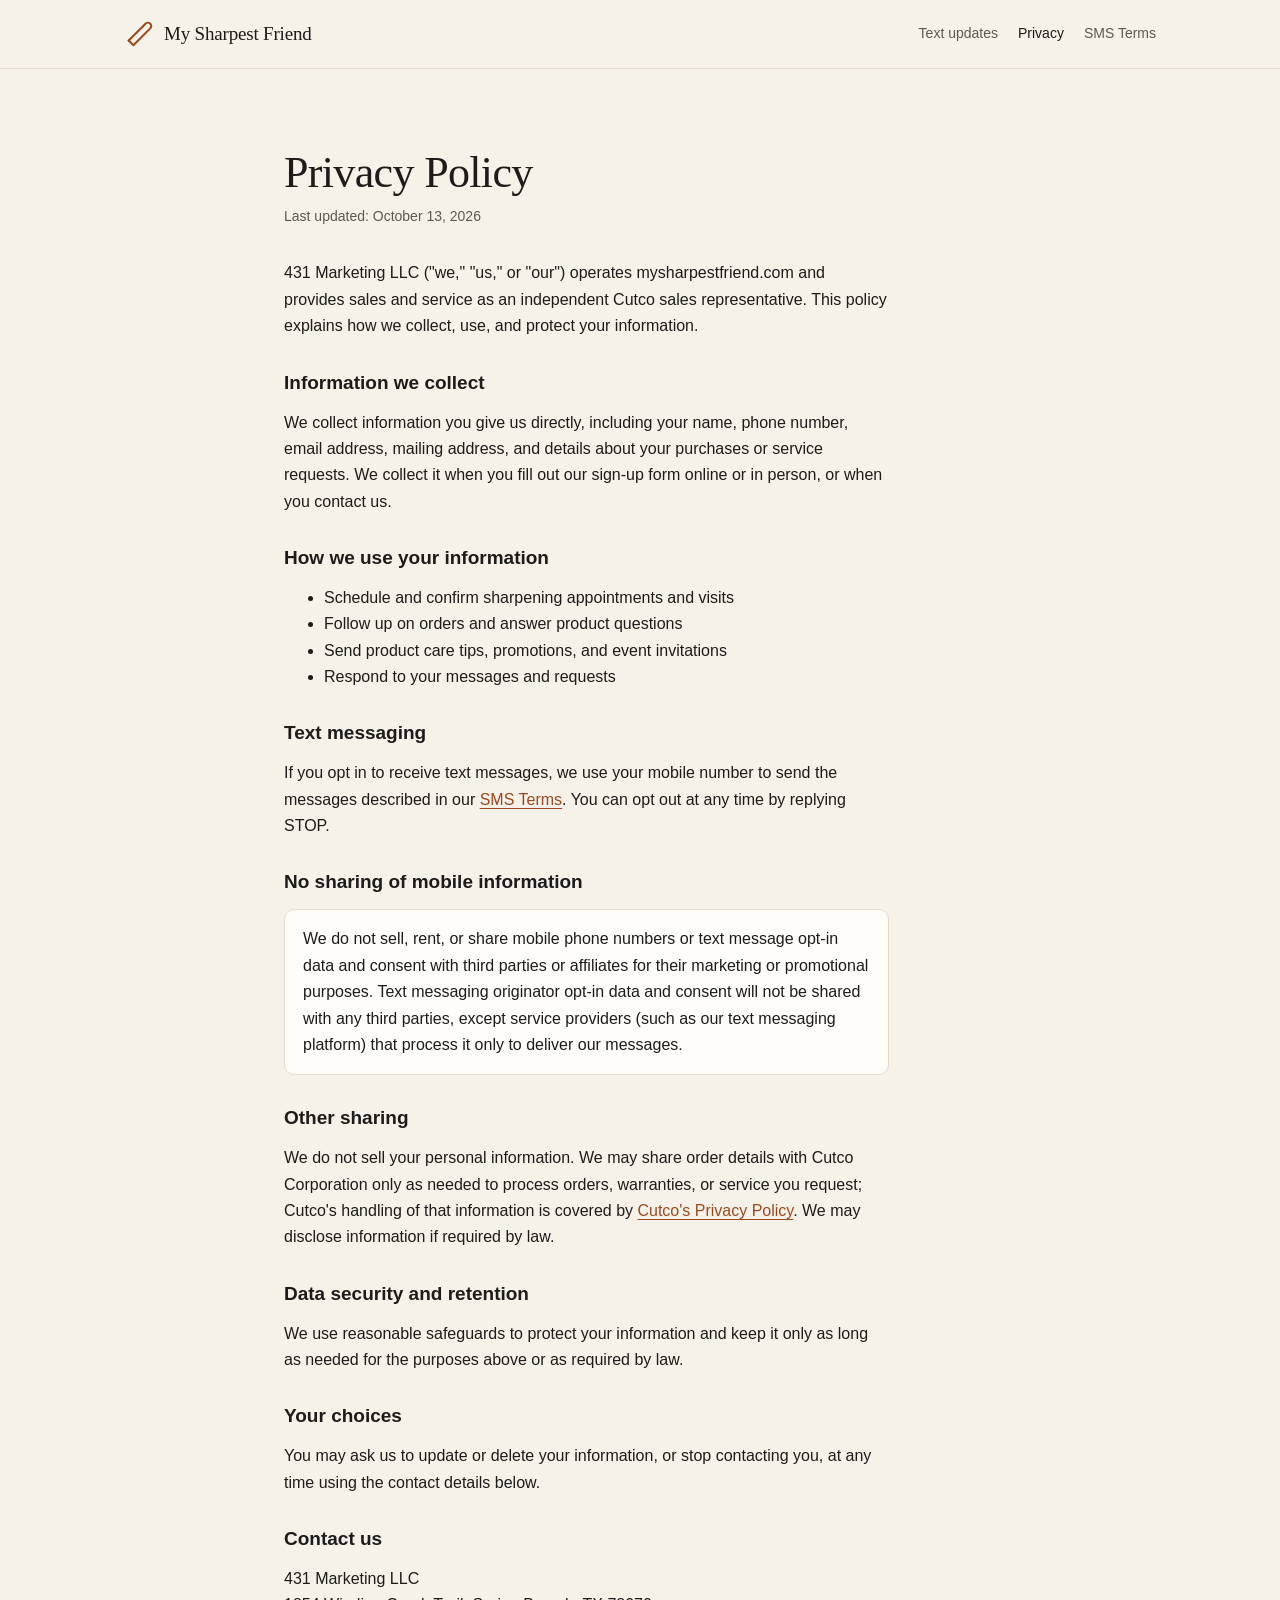
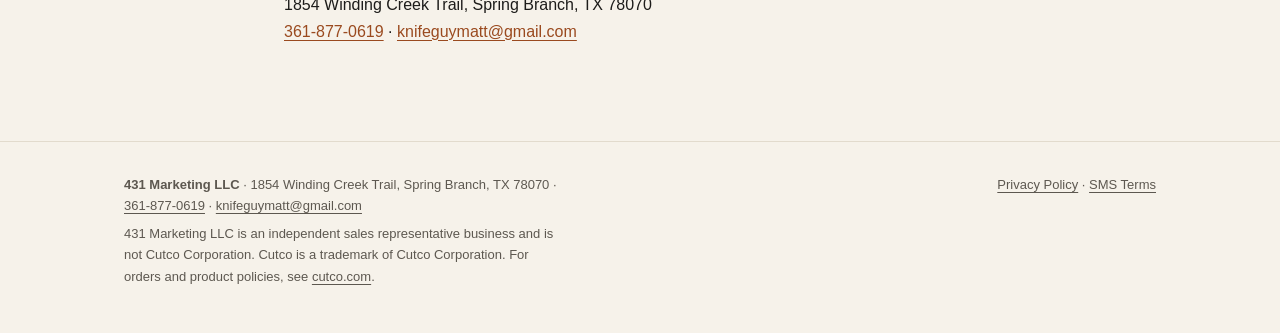
==== privacy/index.html @ ad8ec01a "Initial compliance site" ====
<!doctype html>
<html lang="en"><head><meta charset="utf-8"><meta name="viewport" content="width=device-width,initial-scale=1">
<title>Privacy Policy | 431 Marketing LLC</title><meta name="description" content="Privacy policy for 431 Marketing LLC (mysharpestfriend.com), including how mobile numbers and text message consent are handled.">
<link rel="icon" href="data:image/svg+xml,<svg viewBox='0 0 32 32' fill='none' aria-hidden='true'><path d='M5 26 L23 8 a3.5 3.5 0 0 1 5 5 L10 31' stroke='%239a4a1f' stroke-width='2.2' stroke-linecap='round' stroke-linejoin='round' transform='translate(0,-3)'/><path d='M5 23 l4 4' stroke='%239a4a1f' stroke-width='2.2' stroke-linecap='round'/></svg>">
<link rel="preconnect" href="https://api.fontshare.com"><link href="https://api.fontshare.com/v2/css?f[]=zodiak@500&f[]=satoshi@400,500,700&display=swap" rel="stylesheet">
<link rel="stylesheet" href="../styles.css"></head><body>
<a class="skip" href="#main">Skip to content</a>
<header class="site-header"><div class="wrap">
<a class="brand" href="../index.html" aria-label="My Sharpest Friend home"><svg viewBox="0 0 32 32" fill="none" aria-hidden="true"><path d="M5 26 L23 8 a3.5 3.5 0 0 1 5 5 L10 31" stroke="currentColor" stroke-width="2.2" stroke-linecap="round" stroke-linejoin="round" transform="translate(0,-3)"/><path d="M5 23 l4 4" stroke="currentColor" stroke-width="2.2" stroke-linecap="round"/></svg><span class="brand-name">My Sharpest Friend</span></a>
<nav aria-label="Main"><ul><li class="hide-sm"><a href="../index.html#signup">Text updates</a></li><li><a href="../privacy/index.html" aria-current="page">Privacy</a></li><li><a href="../sms-terms/index.html">SMS Terms</a></li></ul></nav>
</div></header>
<main id="main"><article class="doc"><div class="wrap">
<h1>Privacy Policy</h1><p class="updated">Last updated: October 13, 2026</p>
<p>431 Marketing LLC ("we," "us," or "our") operates mysharpestfriend.com and provides sales and service as an independent Cutco sales representative. This policy explains how we collect, use, and protect your information.</p>
<h2>Information we collect</h2>
<p>We collect information you give us directly, including your name, phone number, email address, mailing address, and details about your purchases or service requests. We collect it when you fill out our sign-up form online or in person, or when you contact us.</p>
<h2>How we use your information</h2>
<ul><li>Schedule and confirm sharpening appointments and visits</li><li>Follow up on orders and answer product questions</li><li>Send product care tips, promotions, and event invitations</li><li>Respond to your messages and requests</li></ul>
<h2>Text messaging</h2>
<p>If you opt in to receive text messages, we use your mobile number to send the messages described in our <a href="../sms-terms/index.html">SMS Terms</a>. You can opt out at any time by replying STOP.</p>
<h2>No sharing of mobile information</h2>
<p class="callout">We do not sell, rent, or share mobile phone numbers or text message opt-in data and consent with third parties or affiliates for their marketing or promotional purposes. Text messaging originator opt-in data and consent will not be shared with any third parties, except service providers (such as our text messaging platform) that process it only to deliver our messages.</p>
<h2>Other sharing</h2>
<p>We do not sell your personal information. We may share order details with Cutco Corporation only as needed to process orders, warranties, or service you request; Cutco's handling of that information is covered by <a href="https://www.cutco.com/customer/privacy">Cutco's Privacy Policy</a>. We may disclose information if required by law.</p>
<h2>Data security and retention</h2>
<p>We use reasonable safeguards to protect your information and keep it only as long as needed for the purposes above or as required by law.</p>
<h2>Your choices</h2>
<p>You may ask us to update or delete your information, or stop contacting you, at any time using the contact details below.</p>
<h2>Contact us</h2>
<p>431 Marketing LLC<br>1854 Winding Creek Trail, Spring Branch, TX 78070<br><a href="tel:+13618770619">361-877-0619</a> · <a href="mailto:knifeguymatt@gmail.com">knifeguymatt@gmail.com</a></p>
</div></article></main>
<footer><div class="wrap"><div>
<p><strong>431 Marketing LLC</strong> · 1854 Winding Creek Trail, Spring Branch, TX 78070 · <a href="tel:+13618770619">361-877-0619</a> · <a href="mailto:knifeguymatt@gmail.com">knifeguymatt@gmail.com</a></p>
<p>431 Marketing LLC is an independent sales representative business and is not Cutco Corporation. Cutco is a trademark of Cutco Corporation. For orders and product policies, see <a href="https://www.cutco.com">cutco.com</a>.</p>
</div><div><a href="../privacy/index.html">Privacy Policy</a> · <a href="../sms-terms/index.html">SMS Terms</a></div></div></footer>
</body></html>
---- styles.css ----
:root {
  --bg: #f6f2ea;
  --surface: #fffdf8;
  --ink: #1d1c1a;
  --muted: #5d5850;
  --line: #e2dbcd;
  --accent: #9a4a1f;
  --accent-ink: #ffffff;
  --steel: #2d3134;
  --radius: 10px;
  --font-display: "Zodiak", Georgia, serif;
  --font-body: "Satoshi", "Helvetica Neue", Arial, sans-serif;
  --wrap: 1080px;
}
@media (prefers-color-scheme: dark) {
  :root {
    --bg: #171615;
    --surface: #201f1d;
    --ink: #f1ece3;
    --muted: #b3aca0;
    --line: #34312d;
    --accent: #e08a55;
    --accent-ink: #1a1410;
    --steel: #0f1011;
  }
}
* { box-sizing: border-box; }
html { -webkit-text-size-adjust: 100%; }
body {
  margin: 0;
  background: var(--bg);
  color: var(--ink);
  font: 16px/1.65 var(--font-body);
}
a { color: var(--accent); text-underline-offset: 3px; }
a:hover { text-decoration-thickness: 2px; }
:focus-visible { outline: 2px solid var(--accent); outline-offset: 3px; border-radius: 4px; }
.wrap { max-width: var(--wrap); margin: 0 auto; padding: 0 24px; }
.skip { position: absolute; left: -999px; }
.skip:focus { left: 16px; top: 16px; background: var(--surface); padding: 8px 12px; z-index: 10; }

/* Header */
.site-header { border-bottom: 1px solid var(--line); background: var(--bg); position: sticky; top: 0; z-index: 5; }
.site-header .wrap { display: flex; align-items: center; justify-content: space-between; gap: 16px; min-height: 68px; }
.brand { display: flex; align-items: center; gap: 10px; color: var(--ink); text-decoration: none; }
.brand svg { width: 30px; height: 30px; color: var(--accent); flex: none; }
.brand-name { font-family: var(--font-display); font-size: 19px; font-weight: 500; letter-spacing: -0.01em; }
nav ul { display: flex; gap: 20px; list-style: none; margin: 0; padding: 0; font-size: 14px; }
nav a { color: var(--muted); text-decoration: none; }
nav a:hover, nav a[aria-current="page"] { color: var(--ink); }

/* Hero */
.hero { padding: clamp(56px, 9vw, 112px) 0 clamp(40px, 6vw, 72px); }
.eyebrow { font-size: 13px; letter-spacing: 0.08em; text-transform: uppercase; color: var(--muted); margin: 0 0 16px; }
.hero h1 { font-family: var(--font-display); font-weight: 500; font-size: clamp(38px, 6vw, 68px); line-height: 1.04; letter-spacing: -0.02em; margin: 0 0 20px; max-width: 14ch; }
.hero p.lede { font-size: 18px; color: var(--muted); max-width: 56ch; margin: 0 0 28px; }
.btn { display: inline-block; background: var(--accent); color: var(--accent-ink); padding: 12px 20px; border-radius: var(--radius); text-decoration: none; font-weight: 600; font-size: 15px; }
.btn:hover { filter: brightness(1.06); }
.btn-ghost { background: transparent; color: var(--ink); border: 1px solid var(--line); margin-left: 8px; }

/* Sections */
section { padding: clamp(40px, 6vw, 80px) 0; border-top: 1px solid var(--line); }
h2 { font-family: var(--font-display); font-weight: 500; font-size: clamp(26px, 3.2vw, 34px); line-height: 1.15; letter-spacing: -0.01em; margin: 0 0 16px; }
h3 { font-size: 18px; margin: 0 0 6px; }
.grid-3 { display: grid; grid-template-columns: repeat(3, 1fr); gap: 20px; margin-top: 28px; }
.card { background: var(--surface); border: 1px solid var(--line); border-radius: var(--radius); padding: 22px; }
.card p { margin: 0; color: var(--muted); font-size: 15px; }
.split { display: grid; grid-template-columns: 1.1fr 1fr; gap: 48px; align-items: start; }

/* Opt-in */
.optin { background: var(--surface); border: 1px solid var(--line); border-radius: 14px; padding: clamp(22px, 4vw, 36px); }
.consent { font-size: 14px; color: var(--muted); border-left: 3px solid var(--accent); padding-left: 14px; margin: 18px 0 22px; }
.steps { margin: 0; padding-left: 20px; }
.steps li { margin-bottom: 8px; }
dl.contact { margin: 0; display: grid; grid-template-columns: auto 1fr; gap: 6px 18px; }
dl.contact dt { color: var(--muted); font-size: 14px; }
dl.contact dd { margin: 0; }

/* Legal pages */
.doc { padding: clamp(40px, 7vw, 80px) 0; }
.doc .wrap { max-width: 760px; }
.doc h1 { font-family: var(--font-display); font-weight: 500; font-size: clamp(32px, 4.5vw, 44px); line-height: 1.1; margin: 0 0 8px; letter-spacing: -0.015em; }
.doc .updated { color: var(--muted); font-size: 14px; margin: 0 0 32px; }
.doc h2 { font-family: var(--font-body); font-size: 19px; font-weight: 700; letter-spacing: 0; margin: 32px 0 8px; }
.doc p, .doc li { max-width: 68ch; }
.doc .callout { background: var(--surface); border: 1px solid var(--line); border-radius: var(--radius); padding: 16px 18px; }

/* Footer */
footer { border-top: 1px solid var(--line); padding: 32px 0 40px; font-size: 13px; color: var(--muted); }
footer .wrap { display: flex; flex-wrap: wrap; justify-content: space-between; gap: 16px; }
footer a { color: var(--muted); }
footer p { margin: 0 0 6px; max-width: 60ch; }

@media (max-width: 760px) {
  .grid-3, .split { grid-template-columns: 1fr; gap: 20px; }
  nav ul { gap: 14px; font-size: 13px; }
  .brand-name { font-size: 17px; }
  .btn-ghost { margin: 10px 0 0; }
}
@media (max-width: 420px) {
  nav .hide-sm { display: none; }
}
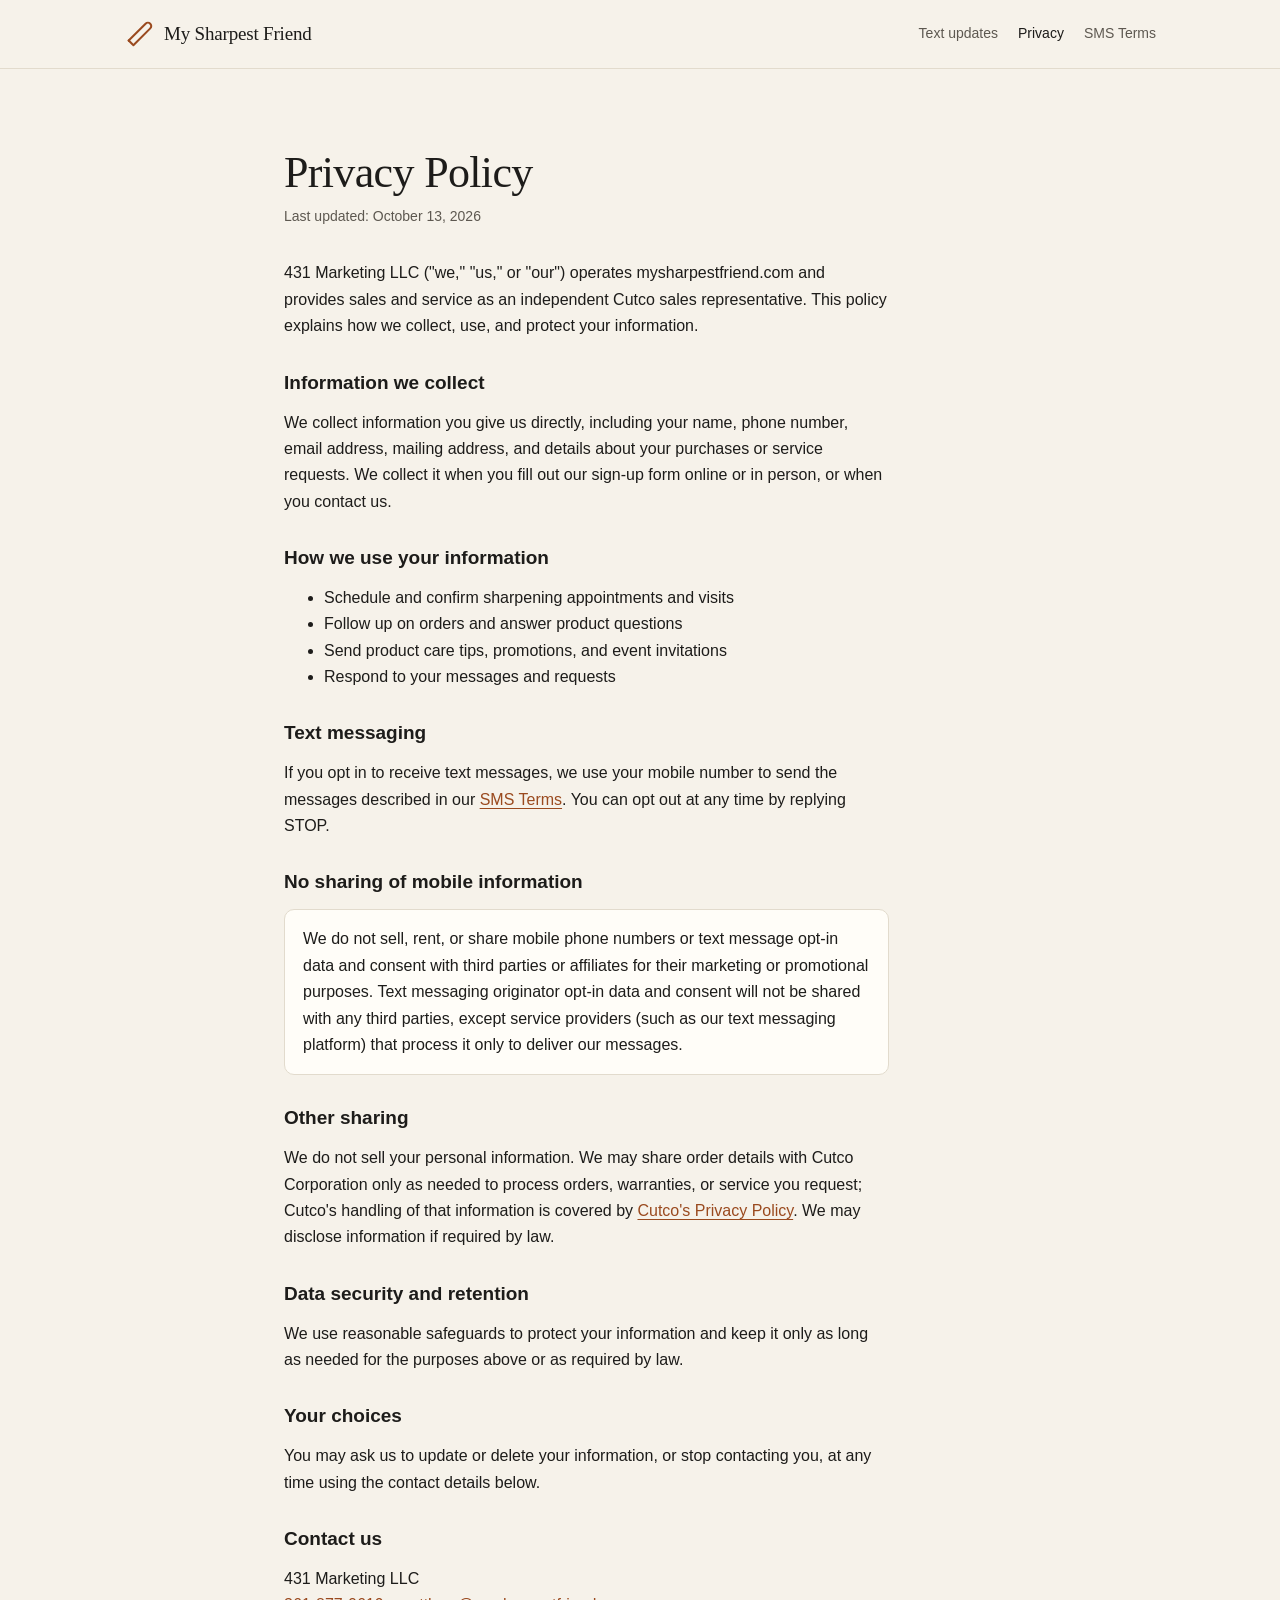
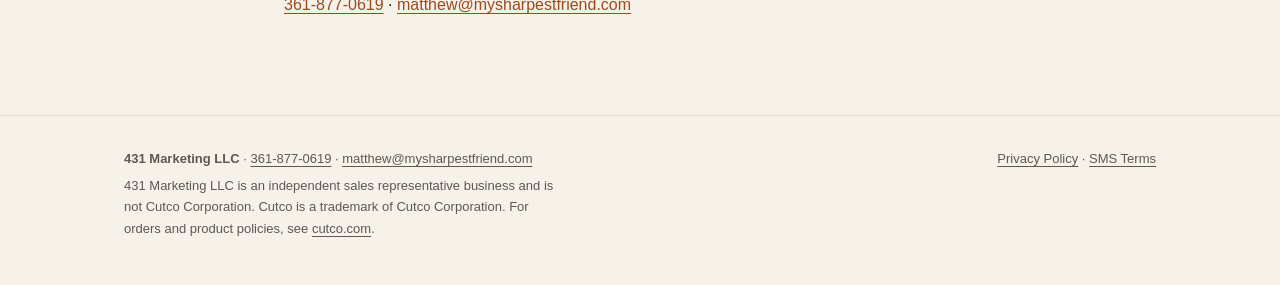
==== commit c3d9797c: "Remove address, update email" ====
--- a/privacy/index.html
+++ b/privacy/index.html
@@ -27,10 +27,10 @@
 <h2>Your choices</h2>
 <p>You may ask us to update or delete your information, or stop contacting you, at any time using the contact details below.</p>
 <h2>Contact us</h2>
-<p>431 Marketing LLC<br>1854 Winding Creek Trail, Spring Branch, TX 78070<br><a href="tel:+13618770619">361-877-0619</a> · <a href="mailto:knifeguymatt@gmail.com">knifeguymatt@gmail.com</a></p>
+<p>431 Marketing LLC<br><a href="tel:+13618770619">361-877-0619</a> · <a href="mailto:matthew@mysharpestfriend.com">matthew@mysharpestfriend.com</a></p>
 </div></article></main>
 <footer><div class="wrap"><div>
-<p><strong>431 Marketing LLC</strong> · 1854 Winding Creek Trail, Spring Branch, TX 78070 · <a href="tel:+13618770619">361-877-0619</a> · <a href="mailto:knifeguymatt@gmail.com">knifeguymatt@gmail.com</a></p>
+<p><strong>431 Marketing LLC</strong> · <a href="tel:+13618770619">361-877-0619</a> · <a href="mailto:matthew@mysharpestfriend.com">matthew@mysharpestfriend.com</a></p>
 <p>431 Marketing LLC is an independent sales representative business and is not Cutco Corporation. Cutco is a trademark of Cutco Corporation. For orders and product policies, see <a href="https://www.cutco.com">cutco.com</a>.</p>
 </div><div><a href="../privacy/index.html">Privacy Policy</a> · <a href="../sms-terms/index.html">SMS Terms</a></div></div></footer>
 </body></html>
